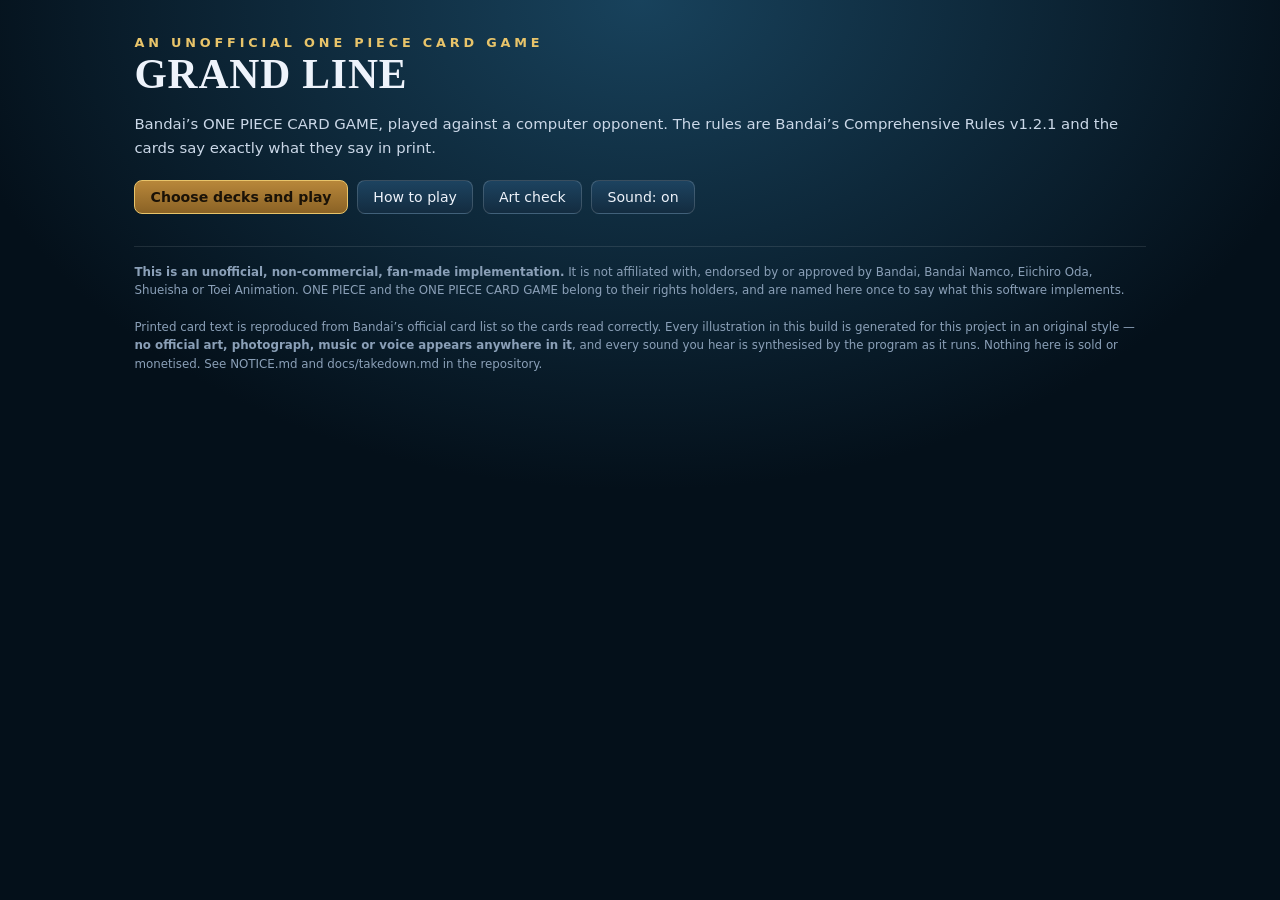
==== index.html @ 58fcf75e "feat: the interface — it is playable One renderer at three sizes per CARD-PRESENTATION-SPEC: art cov" ====
<!DOCTYPE html>
<html lang="en">
<head>
<meta charset="utf-8">
<meta name="viewport" content="width=device-width, initial-scale=1, viewport-fit=cover">
<title>GRAND LINE — an unofficial ONE PIECE CARD GAME</title>
<link rel="stylesheet" href="css/game.css">
</head>
<body>

<div id="app">
  <div id="topbar">
    <b>GRAND LINE</b>
    <span id="turnbadge" class="turnbadge"></span>
    <span class="spacer"></span>
    <button id="btn-log" title="Toggle the log (L)">Log</button>
    <button id="btn-sound" title="Sound">&#128266;</button>
    <button id="btn-trace" title="Download this game's trace for a bug report">Trace</button>
    <button id="btn-menu">Menu</button>
  </div>
  <div id="table"></div>
</div>

<div id="sidebar"><h3>Game log</h3><div id="log"></div></div>
<div id="preview"></div>
<div id="modal"></div>

<div class="screen" id="screen-menu"></div>
<div class="screen" id="screen-decks"></div>
<div class="screen" id="screen-help"></div>
<div class="screen" id="screen-art"></div>

<!-- THE SCRIPT LIST. tools/check-pages.mjs asserts this matches tests.html and
     tools/lib/load.mjs exactly. Order is a dependency declaration, not a preference. -->
<script src="js/rng.js"></script>
<script src="js/log.js"></script>
<script src="js/names.js"></script>
<script src="js/state.js"></script>
<script src="js/statics.js"></script>
<script src="js/ops.js"></script>
<script src="js/text.js"></script>
<script src="js/engine.js"></script>
<script src="js/actions.js"></script>
<script src="data/printed.js"></script>
<script src="data/abilities.js"></script>
<script src="data/defects.js"></script>
<script src="data/decks.js"></script>
<script src="js/cards.js"></script>
<script src="js/ai.js"></script>
<script src="art/manifest.js"></script>
<script src="js/art.js"></script>
<script src="js/render.js"></script>
<script src="js/board.js"></script>
<script src="js/bugreport.js"></script>
<script src="js/audio.js"></script>
<script src="js/ui.js"></script>
<script src="js/screens.js"></script>
<script src="js/main.js"></script>
</body>
</html>
---- css/game.css ----
/* css/game.css — CARD-PRESENTATION-SPEC.md. Art is the card; text floats on a scrim. */

:root {
  --card-board-w: 6.4rem;
  --card-hand-w: 7.6rem;
  --card-preview-w: 20rem;
  --tiny-w: 2.1rem;

  --ink: #eef3fb;
  --ink-dim: #9fb0c8;
  --sea: #071624;
  --sea-2: #0c2135;
  --deck: #12293d;
  --gold: #e8c46a;
  --rope: #6d5738;
  --danger: #e2574c;

  --role-actable: #7ad4a8;
  --role-target: #ffb347;
  --role-source: #79b8ff;
  --role-enemy: #ff7b72;
  color-scheme: dark;
}

* { box-sizing: border-box; }
html, body { height: 100%; }
body {
  margin: 0; background:
    radial-gradient(1200px 800px at 50% -10%, #17384f 0%, var(--sea) 60%) fixed;
  color: var(--ink);
  font-family: "Iowan Old Style", "Palatino Linotype", Palatino, Georgia, serif;
  overflow: hidden;
}

/* ============================== THE CARD ============================== */
.card {
  position: relative; display: flex; flex-direction: column; justify-content: flex-end;
  border-radius: 7px; overflow: hidden; user-select: none;
  box-shadow: 0 2px 6px rgba(0,0,0,.55), 0 0 0 1px rgba(255,255,255,.07) inset;
  transition: transform .13s ease, box-shadow .13s ease;
}
/* §6.3 of lessons-5: `em` cascades from font-size, NOT from width, so every size class must
   set its own base or every card renders at the body size. */
.card-tiny    { width: var(--tiny-w);        aspect-ratio: 5/7; font-size: 5px; }
.card-board   { width: var(--card-board-w);  aspect-ratio: 5/7; font-size: 11px; }
.card-hand    { width: var(--card-hand-w);   aspect-ratio: 5/7; font-size: 13px; }
.card-preview { width: var(--card-preview-w); min-height: 24rem; font-size: 16px; }

.card-art { position: absolute; inset: 0; z-index: 0; }
.card-art .art { width: 100%; height: 100%; display: block; object-fit: cover; object-position: 50% 25%; }
.card-art::after {
  content: ''; position: absolute; inset: 0; z-index: 1; pointer-events: none;
  background:
    linear-gradient(to top, rgba(4,9,16,.95) 0%, rgba(4,9,16,.88) 14%,
                    rgba(4,9,16,.55) 30%, rgba(4,9,16,0) 48%),
    linear-gradient(to bottom, rgba(4,9,16,.82) 0%, rgba(4,9,16,.45) 9%, rgba(4,9,16,0) 18%);
}
.card-preview .card-art::after {
  background:
    linear-gradient(to top, rgba(4,9,16,.96) 0%, rgba(4,9,16,.92) 34%,
                    rgba(4,9,16,.62) 50%, rgba(4,9,16,0) 66%),
    linear-gradient(to bottom, rgba(4,9,16,.8) 0%, rgba(4,9,16,.4) 7%, rgba(4,9,16,0) 15%);
}

.card-corners { position: absolute; top: .22em; left: .26em; right: .26em; z-index: 3;
  display: flex; gap: .2em; align-items: flex-start; }
.pip {
  min-width: 1.25em; text-align: center; font-size: .78em; font-weight: 700;
  border-radius: 4px; padding: .06em .28em; font-family: ui-sans-serif, system-ui, sans-serif;
  text-shadow: 0 1px 2px rgba(0,0,0,.95), 0 0 4px rgba(0,0,0,.9), 0 0 9px rgba(0,0,0,.75);
}
.pip.cost { color: #ffd9a0; background: rgba(60,30,8,.55); }
.pip.life { color: #ffb6ae; background: rgba(70,12,12,.6); }
.pip.attr { margin-left: auto; color: #cfe0ff; background: rgba(10,26,46,.5); }

.card-plate {
  position: relative; z-index: 2; margin-top: auto; padding: .3em .4em .34em;
  text-shadow: 0 1px 2px rgba(0,0,0,.95), 0 0 4px rgba(0,0,0,.9),
               0 0 10px rgba(0,0,0,.8), 0 0 18px rgba(0,0,0,.6);
}
.card-preview .card-plate { padding: .7em .8em .75em; }
.card-name { font-size: .95em; font-weight: 700; line-height: 1.12; letter-spacing: .01em;
  overflow-wrap: anywhere; }
.card-preview .card-name { font-size: 1.28em; }
.card-type { font-size: .62em; color: var(--ink-dim); margin-top: .1em;
  font-family: ui-sans-serif, system-ui, sans-serif; letter-spacing: .04em;
  text-transform: uppercase; display: flex; gap: .4em; }
.card-type .traits { color: #b8a27a; text-transform: none; letter-spacing: 0;
  overflow: hidden; text-overflow: ellipsis; white-space: nowrap; }
.card-kw { font-size: .62em; color: var(--gold); margin-top: .12em; font-weight: 700;
  font-family: ui-sans-serif, system-ui, sans-serif; }
.card-detail { font-size: .72em; margin: .45em 0 .3em; line-height: 1.32;
  font-family: ui-sans-serif, system-ui, sans-serif; }
.card-detail .ability { margin-bottom: .3em; }
.card-trigger { font-size: .7em; margin: .3em 0; padding: .3em .45em; line-height: 1.3;
  border-left: 3px solid var(--gold); background: rgba(0,0,0,.42); border-radius: 3px;
  font-family: ui-sans-serif, system-ui, sans-serif; }
.card-trigger .trigger-tag { color: var(--gold); font-weight: 700; margin-right: .35em; }
.card-help { font-size: .62em; color: var(--ink-dim); margin-top: .35em; line-height: 1.3;
  font-family: ui-sans-serif, system-ui, sans-serif; }
.card-help .kwhelp { margin-bottom: .2em; }
.card-foot { display: flex; justify-content: space-between; gap: .5em; font-size: .56em;
  color: #74839a; margin-top: .4em; font-family: ui-monospace, monospace; }
.card-foot .card-set { overflow: hidden; text-overflow: ellipsis; white-space: nowrap; }

.card-stats { display: flex; align-items: center; gap: .35em; margin-top: .18em;
  font-family: ui-sans-serif, system-ui, sans-serif; }
.stat { font-size: .82em; font-weight: 800; }
.stat.power { color: #fff0c8; }
.stat.power.buffed { color: #8bf0b4; }
.stat.power.debuffed { color: #ff9b91; }
.stat.counter { font-size: .62em; color: #9fd0ff; }
.card-colors { margin-left: auto; display: flex; gap: .12em; }
.color-chip { width: .5em; height: .5em; border-radius: 50%;
  box-shadow: 0 0 0 1px rgba(0,0,0,.6); }

.don-badge { position: absolute; bottom: .2em; right: .25em; z-index: 4;
  font-size: .56em; font-weight: 800; color: #17253a; background: var(--gold);
  border-radius: 3px; padding: .1em .3em; font-family: ui-sans-serif, system-ui, sans-serif; }
/* A rested card is rotated 90deg (CR 4-4-1-2). Rotation does not change the layout box, so
   without this the rotated card's corners punch into its neighbours and into the rails. The
   margin reserves the extra width the rotation needs; scale keeps the footprint honest. */
.card.is-rested { transform: rotate(90deg) scale(.82); }
.zone .card.is-rested { margin: 0 .5rem; }
.card.has-blocker { box-shadow: 0 2px 6px rgba(0,0,0,.55), 0 0 0 2px #5fa8d3 inset; }
.card-back { background: repeating-linear-gradient(45deg, #123 0 6px, #1a3450 6px 12px);
  display: grid; place-items: center; }
.card-back .back-mark { font-size: .7em; color: #6e88a8; }

/* ============================== BOARD ============================== */
#app { height: 100vh; display: flex; flex-direction: column; }
/* #table must itself be a flex column, or .board's flex:1 has nothing to grow inside and the
   whole board collapses to its content height with the hand floating mid-page. */
#table { flex: 1; display: flex; flex-direction: column; min-height: 0; }
.board { flex: 1; display: grid; grid-template-rows: 1fr auto 1fr; gap: .4rem;
  padding: .5rem .7rem; min-height: 0; }
.side { display: grid; grid-template-columns: 10rem 1fr 10rem; gap: .6rem;
  align-items: center; min-height: 0; }
.side.enemy { align-items: start; }
.side.mine { align-items: end; }
.zone { display: flex; gap: .45rem; align-items: center;
  min-height: calc(var(--card-board-w) * 1.4); padding: .3rem; }
.zone.chars { flex-wrap: wrap; justify-content: center; align-content: center;
  min-height: calc(var(--card-board-w) * 1.5); }
.zone.leader { justify-content: center; }
.rail { display: flex; flex-direction: column; gap: .25rem; font-size: .76rem;
  font-family: ui-sans-serif, system-ui, sans-serif; color: var(--ink-dim); }
.rail b { color: var(--ink); font-size: 1.05rem; }
.rail .life-pips { display: flex; gap: .15rem; flex-wrap: wrap; }
.life-pip { width: .8rem; height: 1.05rem; border-radius: 2px; background: #b4453c;
  box-shadow: 0 0 0 1px rgba(0,0,0,.5) inset; }
.don-row { display: flex; gap: .12rem; flex-wrap: wrap; }
.don-chip { width: .62rem; height: .86rem; border-radius: 2px; background: var(--gold); }
.don-chip.rested { background: #6a5a34; }

.midline { display: flex; align-items: center; justify-content: center; gap: 1rem;
  font-family: ui-sans-serif, system-ui, sans-serif; }
#prompt { font-size: .95rem; color: var(--gold); text-align: center; min-height: 1.3rem;
  padding: .25rem .8rem; background: rgba(0,0,0,.3); border-radius: 999px; }

#hand { display: flex; justify-content: center; gap: .3rem; padding: .3rem 0 .1rem;
  min-height: calc(var(--card-hand-w) * 1.4); align-items: flex-end; flex-wrap: nowrap; }
#hand .card { transition: transform .14s ease; cursor: pointer; }
#hand .card:hover { transform: translateY(-14px); z-index: 5; }

.actable { outline: 2px solid var(--role-actable); outline-offset: 2px; cursor: pointer; }
.targetable { outline: 2px solid var(--role-target); outline-offset: 2px; cursor: crosshair; }
.is-source { outline: 2px solid var(--role-source); outline-offset: 2px; }

/* ============================== PANELS ============================== */
#sidebar { position: fixed; right: 0; top: 0; bottom: 0; width: 20rem; z-index: 20;
  background: rgba(4,12,20,.93); border-left: 1px solid rgba(255,255,255,.08);
  display: flex; flex-direction: column; transform: translateX(100%);
  transition: transform .2s ease; }
#sidebar.open { transform: none; }
#sidebar h3 { margin: .7rem .8rem .3rem; font-size: .8rem; letter-spacing: .12em;
  text-transform: uppercase; color: var(--ink-dim);
  font-family: ui-sans-serif, system-ui, sans-serif; }
#log { flex: 1; overflow-y: auto; padding: .2rem .8rem .8rem; font-size: .78rem;
  font-family: ui-sans-serif, system-ui, sans-serif; line-height: 1.45; }
#log .entry { padding: .12rem 0; border-bottom: 1px solid rgba(255,255,255,.05); }
#log .entry.you { color: #cfe6ff; }
#log .entry.them { color: #ffd9c9; }
#log .entry .via { color: #7b8ca3; font-size: .9em; }
#log .entry.big { color: var(--gold); font-weight: 700; }

#preview { position: fixed; z-index: 60; display: none; pointer-events: none; }
#preview.open { display: block; }

#modal { position: fixed; inset: 0; z-index: 50; display: none;
  background: rgba(2,7,12,.82); place-items: center; }
#modal.open { display: grid; }
.modal-box { background: linear-gradient(180deg, #0f2436, #091723);
  border: 1px solid rgba(255,255,255,.12); border-radius: 12px; padding: 1.1rem 1.3rem;
  max-width: min(58rem, 92vw); max-height: 88vh; overflow: auto;
  box-shadow: 0 18px 60px rgba(0,0,0,.6); }
.modal-title { font-size: 1.2rem; color: var(--gold); margin-bottom: .2rem; }
.modal-sub { font-size: .85rem; color: var(--ink-dim); margin-bottom: .9rem;
  font-family: ui-sans-serif, system-ui, sans-serif; line-height: 1.45; }
.modal-sub .maths { color: #fff0c8; font-weight: 700; }
.modal-opts { display: flex; gap: .5rem; flex-wrap: wrap; align-items: flex-end; }
.opt-card { cursor: pointer; text-align: center; }
.opt-card .cap { font-size: .7rem; color: var(--ink-dim); margin-top: .2rem;
  font-family: ui-sans-serif, system-ui, sans-serif; }
button, .btn {
  font: inherit; font-family: ui-sans-serif, system-ui, sans-serif; font-size: .88rem;
  color: var(--ink); background: linear-gradient(180deg, #1d4360, #132c40);
  border: 1px solid rgba(255,255,255,.16); border-radius: 8px; padding: .5rem .95rem;
  cursor: pointer;
}
button:hover, .btn:hover { border-color: var(--gold); }
button.primary { background: linear-gradient(180deg, #b8873a, #8a6225); color: #1a1207;
  font-weight: 700; border-color: #e8c46a; }
button:disabled { opacity: .45; cursor: not-allowed; }

#topbar { display: flex; align-items: center; gap: .6rem; padding: .35rem .7rem;
  font-family: ui-sans-serif, system-ui, sans-serif; font-size: .82rem;
  border-bottom: 1px solid rgba(255,255,255,.07); background: rgba(0,0,0,.25); }
#topbar .spacer { flex: 1; }
#topbar .turnbadge { color: var(--gold); font-weight: 700; }

/* ============================== SCREENS ============================== */
.screen { position: fixed; inset: 0; z-index: 30; overflow: auto;
  background: radial-gradient(1000px 700px at 50% 0%, #18425c 0%, #04101a 70%);
  display: none; }
.screen.open { display: block; }
.screen-inner { max-width: 66rem; margin: 0 auto; padding: 2.2rem 1.4rem 4rem; }
.screen h1 { font-size: 2.6rem; margin: 0 0 .2rem; letter-spacing: .02em; }
.screen h1 .sub { display: block; font-size: .8rem; letter-spacing: .3em;
  color: var(--gold); text-transform: uppercase;
  font-family: ui-sans-serif, system-ui, sans-serif; }
.screen p, .screen li { line-height: 1.6;
  font-family: ui-sans-serif, system-ui, sans-serif; font-size: .93rem; color: #cbd8e8; }
.deckgrid { display: grid; grid-template-columns: repeat(auto-fill, minmax(15rem, 1fr));
  gap: .8rem; margin-top: 1rem; }
.deckcard { background: rgba(255,255,255,.045); border: 1px solid rgba(255,255,255,.1);
  border-radius: 10px; padding: .8rem .9rem; cursor: pointer; }
.deckcard:hover, .deckcard.sel { border-color: var(--gold); background: rgba(232,196,106,.09); }
.deckcard .dname { font-size: 1.05rem; font-weight: 700; }
.deckcard .dmeta { font-size: .74rem; color: var(--ink-dim); margin: .18rem 0 .4rem;
  font-family: ui-sans-serif, system-ui, sans-serif; }
.deckcard .dblurb { font-size: .78rem; color: #b6c5d8; line-height: 1.45;
  font-family: ui-sans-serif, system-ui, sans-serif; }
.tierbadge { display: inline-block; font-size: .68rem; font-weight: 800; border-radius: 4px;
  padding: .06rem .34rem; margin-right: .35rem; background: #2a4258; color: #cfe0ff; }
.tierbadge.S { background: #b8873a; color: #1a1207; }
.tierbadge.A { background: #4b7f5c; color: #eaffef; }
.provenance { font-size: .7rem; color: #8ba0b8; margin-top: .4rem;
  font-family: ui-sans-serif, system-ui, sans-serif; }
.notice { font-size: .74rem; color: #8ba0b8; line-height: 1.55; margin-top: 2rem;
  border-top: 1px solid rgba(255,255,255,.1); padding-top: 1rem;
  font-family: ui-sans-serif, system-ui, sans-serif; }
.row { display: flex; gap: .6rem; flex-wrap: wrap; align-items: center; margin-top: 1.2rem; }

@media (max-width: 900px) {
  :root { --card-board-w: 4.9rem; --card-hand-w: 6rem; --card-preview-w: 17rem; }
  .side { grid-template-columns: 6.5rem 1fr 6.5rem; }
  #sidebar { width: 100%; }
}
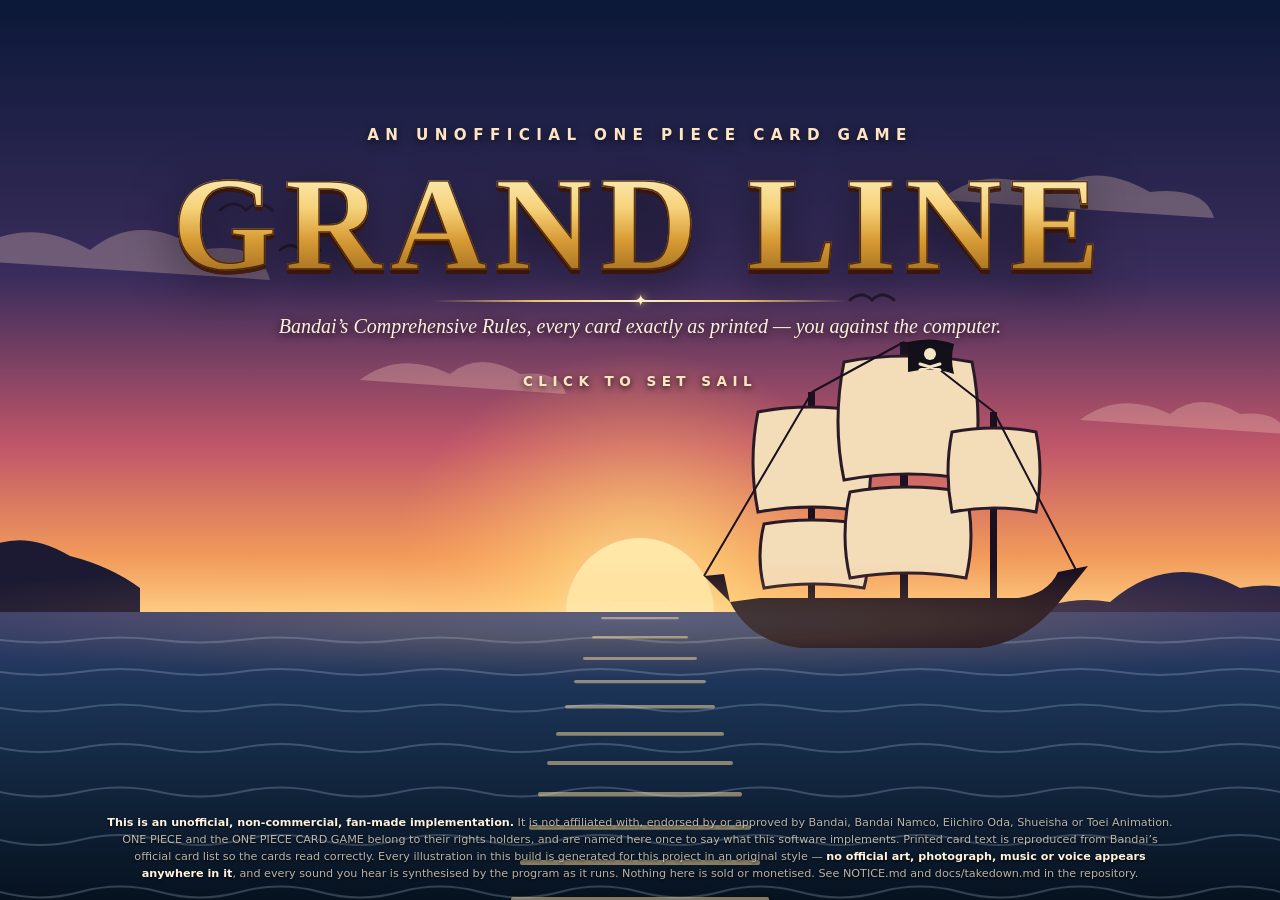
==== commit 09a53a2b: "Interface re-themed as a pirate's table, after the sister project's layout (PLAN D9) Owner: "I love " ====
--- a/index.html
+++ b/index.html
@@ -4,24 +4,57 @@
 <meta charset="utf-8">
 <meta name="viewport" content="width=device-width, initial-scale=1, viewport-fit=cover">
 <title>GRAND LINE — an unofficial ONE PIECE CARD GAME</title>
+<link rel="icon" href="art/ui/cardback.svg">
 <link rel="stylesheet" href="css/game.css">
 </head>
 <body>
 
+<!-- The table is the whole window: the opponent's hand peeking from the top edge, the mat
+     (js/boardart.js draws it and places every zone from one geometry table), and the dock
+     with your hand. Everything else is a screen, the log drawer, or a centred panel. -->
 <div id="app">
-  <div id="topbar">
-    <b>GRAND LINE</b>
-    <span id="turnbadge" class="turnbadge"></span>
-    <span class="spacer"></span>
-    <button id="btn-log" title="Toggle the log (L)">Log</button>
-    <button id="btn-sound" title="Sound">&#128266;</button>
-    <button id="btn-trace" title="Download this game's trace for a bug report">Trace</button>
-    <button id="btn-menu">Menu</button>
+  <div id="table">
+    <div id="enemy-hand-bar"><div id="enemy-hand"></div></div>
+    <div id="mat">
+      <div id="enemy-life" class="mat-zone enemy life-zone"></div>
+      <div id="enemy-leader" class="mat-zone enemy leader-zone"></div>
+      <div id="enemy-chars" class="mat-zone enemy chars-zone"></div>
+      <div id="enemy-stage" class="mat-zone enemy stage-zone"></div>
+      <div id="enemy-deck" class="mat-zone enemy pile-zone"></div>
+      <div id="enemy-trash" class="mat-zone enemy pile-zone"></div>
+      <div id="enemy-dondeck" class="mat-zone enemy pile-zone dondeck-zone"></div>
+      <div id="enemy-cost" class="mat-zone enemy cost-zone"></div>
+      <div id="my-life" class="mat-zone mine life-zone"></div>
+      <div id="my-leader" class="mat-zone mine leader-zone"></div>
+      <div id="my-chars" class="mat-zone mine chars-zone"></div>
+      <div id="my-stage" class="mat-zone mine stage-zone"></div>
+      <div id="my-deck" class="mat-zone mine pile-zone"></div>
+      <div id="my-trash" class="mat-zone mine pile-zone"></div>
+      <div id="my-dondeck" class="mat-zone mine pile-zone dondeck-zone"></div>
+      <div id="my-cost" class="mat-zone mine cost-zone"></div>
+    </div>
+    <div id="dock">
+      <div id="dock-left"><div id="turnbadge" class="turnbadge"></div><div id="feed"></div></div>
+      <div id="hand-wrap"><div id="hand"></div></div>
+      <div id="dock-right"><div id="prompt"></div><div id="actions"></div></div>
+    </div>
   </div>
-  <div id="table"></div>
+  <button id="btn-log" type="button" title="Log and settings (L)">Log</button>
 </div>
 
-<div id="sidebar"><h3>Game log</h3><div id="log"></div></div>
+<div id="sidebar">
+  <div class="sidebar-head"><h3>Ship&rsquo;s log</h3><button id="btn-log-close" type="button" title="Close the log (L or Esc)">&#10005; Close</button></div>
+  <div class="sidebar-controls">
+    <button id="btn-sound" type="button" title="Sound"></button>
+    <button id="btn-trace" type="button" title="Download this game's trace for a bug report">Save bug report</button>
+    <button id="btn-menu" type="button" title="Leave this game and choose new decks">New game</button>
+  </div>
+  <div class="sidebar-note">Newest at the bottom.</div>
+  <div id="log"></div>
+</div>
+<div id="fx-layer" aria-hidden="true"></div>
+<div id="spotlight" aria-hidden="true"></div>
+<div id="turn-banner" aria-live="polite"></div>
 <div id="preview"></div>
 <div id="modal"></div>
 
@@ -50,8 +83,11 @@
 <script src="art/manifest.js"></script>
 <script src="js/art.js"></script>
 <script src="js/render.js"></script>
+<script src="js/boardart.js"></script>
 <script src="js/board.js"></script>
+<script src="js/fx.js"></script>
 <script src="js/bugreport.js"></script>
+<script src="audio/manifest.js"></script>
 <script src="js/audio.js"></script>
 <script src="js/ui.js"></script>
 <script src="js/screens.js"></script>
--- a/css/game.css
+++ b/css/game.css
@@ -1,49 +1,74 @@
-/* css/game.css — CARD-PRESENTATION-SPEC.md. Art is the card; text floats on a scrim. */
+/* css/game.css — CARD-PRESENTATION-SPEC.md for the cards (art is the card; text floats on a
+   scrim), and a pirate's table around them: a ship's-deck mat drawn by js/boardart.js,
+   parchment panels, brass buttons, and a sunset sea behind every screen. */
 
 :root {
-  --card-board-w: 6.4rem;
-  --card-hand-w: 7.6rem;
+  --card-board-w: 8rem;
+  --card-hand-w: 8.6rem;
   --card-preview-w: 20rem;
   --tiny-w: 2.1rem;
 
-  --ink: #eef3fb;
-  --ink-dim: #9fb0c8;
-  --sea: #071624;
+  --ink: #f6efe0;
+  --ink-dim: #c9b99a;
+  --sea: #06121f;
   --sea-2: #0c2135;
-  --deck: #12293d;
   --gold: #e8c46a;
+  --brass: #a87a2c;
   --rope: #6d5738;
+  --crimson: #b8322a;
+  --steel: #9fc3e6;
   --danger: #e2574c;
+
+  --parch: #f3e6c4;
+  --parch-hi: #fbf3dc;
+  --parch-lo: #d9c18a;
+  --parch-ink: #3b2412;
+  --parch-dim: #6b4c2c;
+  --parch-red: #8a2a17;
+
+  --serif: "Iowan Old Style", "Palatino Linotype", Palatino, "Book Antiqua", Georgia, serif;
+  --sans: ui-sans-serif, system-ui, "Segoe UI", sans-serif;
 
   --role-actable: #7ad4a8;
   --role-target: #ffb347;
   --role-source: #79b8ff;
   --role-enemy: #ff7b72;
+
+  /* The table: your hand's card width decides the dock, the dock decides the mat. */
+  --hand-w: clamp(4.6rem, 13vh, 8rem);
+  --dock-h: calc(var(--hand-w) * 1.4 + 1.4rem);
+  --ehand-h: 1.9rem;
   color-scheme: dark;
 }
 
 * { box-sizing: border-box; }
 html, body { height: 100%; }
 body {
-  margin: 0; background:
-    radial-gradient(1200px 800px at 50% -10%, #17384f 0%, var(--sea) 60%) fixed;
+  margin: 0;
+  background: radial-gradient(1400px 900px at 50% 30%, #123049 0%, #081a2b 55%, #040c15 100%) fixed;
   color: var(--ink);
-  font-family: "Iowan Old Style", "Palatino Linotype", Palatino, Georgia, serif;
+  font-family: var(--serif);
   overflow: hidden;
 }
 
 /* ============================== THE CARD ============================== */
 .card {
   position: relative; display: flex; flex-direction: column; justify-content: flex-end;
-  border-radius: 7px; overflow: hidden; user-select: none;
-  box-shadow: 0 2px 6px rgba(0,0,0,.55), 0 0 0 1px rgba(255,255,255,.07) inset;
+  border-radius: 7px; overflow: hidden; user-select: none; color: var(--ink); text-align: left;
+  box-shadow: 0 2px 7px rgba(0,0,0,.6), 0 0 0 1px rgba(0,0,0,.75),
+              inset 0 0 0 1.5px rgba(232,196,106,.5);
   transition: transform .13s ease, box-shadow .13s ease;
 }
+.card.cat-leader { box-shadow: 0 2px 9px rgba(0,0,0,.65), 0 0 0 1px rgba(0,0,0,.8),
+                               inset 0 0 0 2px rgba(255,214,120,.85); }
+/* The gold edge sits above the art, so the art can never paint over it. */
+.card::after { content: ''; position: absolute; inset: 0; z-index: 5; pointer-events: none;
+  border-radius: inherit; box-shadow: inset 0 0 0 1.5px rgba(232,196,106,.45); }
 /* §6.3 of lessons-5: `em` cascades from font-size, NOT from width, so every size class must
    set its own base or every card renders at the body size. */
 .card-tiny    { width: var(--tiny-w);        aspect-ratio: 5/7; font-size: 5px; }
-.card-board   { width: var(--card-board-w);  aspect-ratio: 5/7; font-size: 11px; }
-.card-hand    { width: var(--card-hand-w);   aspect-ratio: 5/7; font-size: 13px; }
+.card-board   { width: var(--card-board-w);  aspect-ratio: 5/7; font-size: 12px; }
+.card-hand    { width: var(--card-hand-w);   aspect-ratio: 5/7; font-size: 14px; }
 .card-preview { width: var(--card-preview-w); min-height: 24rem; font-size: 16px; }
 
 .card-art { position: absolute; inset: 0; z-index: 0; }
@@ -62,16 +87,23 @@
     linear-gradient(to bottom, rgba(4,9,16,.8) 0%, rgba(4,9,16,.4) 7%, rgba(4,9,16,0) 15%);
 }
 
-.card-corners { position: absolute; top: .22em; left: .26em; right: .26em; z-index: 3;
+.card-corners { position: absolute; top: .26em; left: .26em; right: .26em; z-index: 3;
   display: flex; gap: .2em; align-items: flex-start; }
+/* Corner pips: a gold coin for Cost, a red seal for Life, a dark badge for the attribute. */
 .pip {
-  min-width: 1.25em; text-align: center; font-size: .78em; font-weight: 700;
-  border-radius: 4px; padding: .06em .28em; font-family: ui-sans-serif, system-ui, sans-serif;
-  text-shadow: 0 1px 2px rgba(0,0,0,.95), 0 0 4px rgba(0,0,0,.9), 0 0 9px rgba(0,0,0,.75);
-}
-.pip.cost { color: #ffd9a0; background: rgba(60,30,8,.55); }
-.pip.life { color: #ffb6ae; background: rgba(70,12,12,.6); }
-.pip.attr { margin-left: auto; color: #cfe0ff; background: rgba(10,26,46,.5); }
+  min-width: 1.55em; height: 1.55em; display: grid; place-items: center; text-align: center;
+  font-size: .8em; font-weight: 900; border-radius: 50%; padding: 0 .2em;
+  font-family: var(--sans); line-height: 1;
+}
+.pip.cost { color: #2a1806;
+  background: radial-gradient(circle at 35% 30%, #fff3c8 0%, #f0cc6e 38%, #b8842e 80%, #8a5e1c 100%);
+  box-shadow: 0 1px 3px rgba(0,0,0,.8), inset 0 0 0 .08em rgba(90,55,15,.8); }
+.pip.life { color: #fff0ea;
+  background: radial-gradient(circle at 35% 30%, #ff8a7a 0%, #d0362f 45%, #7a1612 100%);
+  box-shadow: 0 1px 3px rgba(0,0,0,.8), inset 0 0 0 .08em rgba(255,220,200,.5); }
+.pip.attr { margin-left: auto; color: #e3eeff; font-size: .74em;
+  background: radial-gradient(circle at 35% 30%, #3d6a96 0%, #16304d 70%);
+  box-shadow: 0 1px 3px rgba(0,0,0,.8), inset 0 0 0 .08em rgba(232,196,106,.6); }
 
 .card-plate {
   position: relative; z-index: 2; margin-top: auto; padding: .3em .4em .34em;
@@ -83,177 +115,519 @@
   overflow-wrap: anywhere; }
 .card-preview .card-name { font-size: 1.28em; }
 .card-type { font-size: .62em; color: var(--ink-dim); margin-top: .1em;
-  font-family: ui-sans-serif, system-ui, sans-serif; letter-spacing: .04em;
+  font-family: var(--sans); letter-spacing: .04em;
   text-transform: uppercase; display: flex; gap: .4em; }
-.card-type .traits { color: #b8a27a; text-transform: none; letter-spacing: 0;
+.card-type .traits { color: #c9ad7a; text-transform: none; letter-spacing: 0;
   overflow: hidden; text-overflow: ellipsis; white-space: nowrap; }
 .card-kw { font-size: .62em; color: var(--gold); margin-top: .12em; font-weight: 700;
-  font-family: ui-sans-serif, system-ui, sans-serif; }
-.card-detail { font-size: .72em; margin: .45em 0 .3em; line-height: 1.32;
-  font-family: ui-sans-serif, system-ui, sans-serif; }
+  font-family: var(--sans); }
+.card-detail { font-size: .72em; margin: .45em 0 .3em; line-height: 1.32; font-family: var(--sans); }
 .card-detail .ability { margin-bottom: .3em; }
 .card-trigger { font-size: .7em; margin: .3em 0; padding: .3em .45em; line-height: 1.3;
   border-left: 3px solid var(--gold); background: rgba(0,0,0,.42); border-radius: 3px;
-  font-family: ui-sans-serif, system-ui, sans-serif; }
+  font-family: var(--sans); }
 .card-trigger .trigger-tag { color: var(--gold); font-weight: 700; margin-right: .35em; }
 .card-help { font-size: .62em; color: var(--ink-dim); margin-top: .35em; line-height: 1.3;
-  font-family: ui-sans-serif, system-ui, sans-serif; }
+  font-family: var(--sans); }
 .card-help .kwhelp { margin-bottom: .2em; }
 .card-foot { display: flex; justify-content: space-between; gap: .5em; font-size: .56em;
-  color: #74839a; margin-top: .4em; font-family: ui-monospace, monospace; }
+  color: #8a8270; margin-top: .4em; font-family: ui-monospace, monospace; }
 .card-foot .card-set { overflow: hidden; text-overflow: ellipsis; white-space: nowrap; }
 
-.card-stats { display: flex; align-items: center; gap: .35em; margin-top: .18em;
-  font-family: ui-sans-serif, system-ui, sans-serif; }
-.stat { font-size: .82em; font-weight: 800; }
+.card-stats { display: flex; align-items: center; gap: .35em; margin-top: .18em; font-family: var(--sans); }
+.stat { font-size: .86em; font-weight: 900; }
 .stat.power { color: #fff0c8; }
 .stat.power.buffed { color: #8bf0b4; }
 .stat.power.debuffed { color: #ff9b91; }
-.stat.counter { font-size: .62em; color: #9fd0ff; }
+.stat.counter { font-size: .62em; color: #9fd0ff; font-weight: 800; }
 .card-colors { margin-left: auto; display: flex; gap: .12em; }
-.color-chip { width: .5em; height: .5em; border-radius: 50%;
-  box-shadow: 0 0 0 1px rgba(0,0,0,.6); }
-
-.don-badge { position: absolute; bottom: .2em; right: .25em; z-index: 4;
-  font-size: .56em; font-weight: 800; color: #17253a; background: var(--gold);
-  border-radius: 3px; padding: .1em .3em; font-family: ui-sans-serif, system-ui, sans-serif; }
+.color-chip { width: .55em; height: .55em; border-radius: 50%;
+  box-shadow: 0 0 0 1px rgba(0,0,0,.6), 0 0 0 .1em rgba(255,240,200,.35); }
+
+.don-badge { position: absolute; bottom: .25em; right: .25em; z-index: 6;
+  font-size: .58em; font-weight: 900; color: #2a1806; font-family: var(--sans);
+  background: linear-gradient(180deg, #fff0bf, #e8c46a 55%, #b8842e);
+  border: 1px solid #6b4a14; border-radius: 4px; padding: .12em .34em;
+  box-shadow: 0 1px 4px rgba(0,0,0,.7); }
 /* A rested card is rotated 90deg (CR 4-4-1-2). Rotation does not change the layout box, so
-   without this the rotated card's corners punch into its neighbours and into the rails. The
-   margin reserves the extra width the rotation needs; scale keeps the footprint honest. */
+   without this the rotated card's corners punch into its neighbours. The margin reserves the
+   extra width the rotation needs; scale keeps the footprint honest. */
 .card.is-rested { transform: rotate(90deg) scale(.82); }
-.zone .card.is-rested { margin: 0 .5rem; }
-.card.has-blocker { box-shadow: 0 2px 6px rgba(0,0,0,.55), 0 0 0 2px #5fa8d3 inset; }
-.card-back { background: repeating-linear-gradient(45deg, #123 0 6px, #1a3450 6px 12px);
-  display: grid; place-items: center; }
-.card-back .back-mark { font-size: .7em; color: #6e88a8; }
-
-/* ============================== BOARD ============================== */
-#app { height: 100vh; display: flex; flex-direction: column; }
-/* #table must itself be a flex column, or .board's flex:1 has nothing to grow inside and the
-   whole board collapses to its content height with the hand floating mid-page. */
-#table { flex: 1; display: flex; flex-direction: column; min-height: 0; }
-.board { flex: 1; display: grid; grid-template-rows: 1fr auto 1fr; gap: .4rem;
-  padding: .5rem .7rem; min-height: 0; }
-.side { display: grid; grid-template-columns: 10rem 1fr 10rem; gap: .6rem;
-  align-items: center; min-height: 0; }
-.side.enemy { align-items: start; }
-.side.mine { align-items: end; }
-.zone { display: flex; gap: .45rem; align-items: center;
-  min-height: calc(var(--card-board-w) * 1.4); padding: .3rem; }
-.zone.chars { flex-wrap: wrap; justify-content: center; align-content: center;
-  min-height: calc(var(--card-board-w) * 1.5); }
-.zone.leader { justify-content: center; }
-.rail { display: flex; flex-direction: column; gap: .25rem; font-size: .76rem;
-  font-family: ui-sans-serif, system-ui, sans-serif; color: var(--ink-dim); }
-.rail b { color: var(--ink); font-size: 1.05rem; }
-.rail .life-pips { display: flex; gap: .15rem; flex-wrap: wrap; }
-.life-pip { width: .8rem; height: 1.05rem; border-radius: 2px; background: #b4453c;
-  box-shadow: 0 0 0 1px rgba(0,0,0,.5) inset; }
-.don-row { display: flex; gap: .12rem; flex-wrap: wrap; }
-.don-chip { width: .62rem; height: .86rem; border-radius: 2px; background: var(--gold); }
-.don-chip.rested { background: #6a5a34; }
-
-.midline { display: flex; align-items: center; justify-content: center; gap: 1rem;
-  font-family: ui-sans-serif, system-ui, sans-serif; }
-#prompt { font-size: .95rem; color: var(--gold); text-align: center; min-height: 1.3rem;
-  padding: .25rem .8rem; background: rgba(0,0,0,.3); border-radius: 999px; }
-
-#hand { display: flex; justify-content: center; gap: .3rem; padding: .3rem 0 .1rem;
-  min-height: calc(var(--card-hand-w) * 1.4); align-items: flex-end; flex-wrap: nowrap; }
-#hand .card { transition: transform .14s ease; cursor: pointer; }
-#hand .card:hover { transform: translateY(-14px); z-index: 5; }
-
-.actable { outline: 2px solid var(--role-actable); outline-offset: 2px; cursor: pointer; }
-.targetable { outline: 2px solid var(--role-target); outline-offset: 2px; cursor: crosshair; }
-.is-source { outline: 2px solid var(--role-source); outline-offset: 2px; }
+.card.has-blocker { box-shadow: 0 2px 7px rgba(0,0,0,.6), 0 0 0 1px rgba(0,0,0,.75),
+                                inset 0 0 0 2px #5fa8d3; }
+.card-back { background: #0a1626 url("../art/ui/cardback.svg") center / 100% 100% no-repeat; aspect-ratio: 5/7; }
+.card-back::after { box-shadow: none; }
+.card-back .back-mark { display: none; }
+
+/* A DON!! card: the slot lays out, the face keeps its size (js/render.js don()). */
+.don-card { position: relative; flex: 0 1 var(--don-w); min-width: calc(var(--don-w) * .22);
+  width: var(--don-w); height: calc(var(--don-w) * 1.4); }
+.don-face { position: absolute; left: 0; top: 0; width: var(--don-w); height: calc(var(--don-w) * 1.4);
+  border-radius: calc(var(--don-w) * .07); display: grid; place-items: center; overflow: hidden;
+  background:
+    radial-gradient(circle at 50% 42%, rgba(255,250,225,.9) 0%, rgba(255,250,225,0) 45%),
+    repeating-conic-gradient(from 0deg at 50% 42%, rgba(255,255,255,.14) 0 6deg, rgba(255,255,255,0) 6deg 18deg),
+    linear-gradient(160deg, #fff0bf 0%, #e8c46a 35%, #c48f2e 70%, #8a5e1c 100%);
+  box-shadow: 0 2px 5px rgba(0,0,0,.6), inset 0 0 0 calc(var(--don-w) * .035) #6b4a14,
+              inset 0 0 0 calc(var(--don-w) * .06) rgba(255,240,200,.6);
+  transition: transform .18s ease; }
+.don-word { font-family: var(--sans); font-weight: 900; font-style: italic; color: #3a1d06;
+  font-size: calc(var(--don-w) * .3); letter-spacing: -.02em; transform: rotate(-14deg);
+  text-shadow: 0 1px 0 rgba(255,250,225,.8), 0 0 .3em rgba(255,240,190,.9); }
+.don-card.is-rested { flex-basis: calc(var(--don-w) * 1.4); width: calc(var(--don-w) * 1.4); }
+.don-card.is-rested .don-face { transform: translateX(calc(var(--don-w) * .2)) rotate(90deg); filter: brightness(.72) saturate(.8); }
+.don-card.is-back .don-face { background:
+    radial-gradient(circle at 50% 50%, #2a4f78 0%, #0e2440 70%);
+  box-shadow: 0 2px 5px rgba(0,0,0,.6), inset 0 0 0 calc(var(--don-w) * .035) #c9a46a; }
+.don-card.is-back .don-word { color: transparent; -webkit-text-stroke: 1px rgba(232,196,106,.85); text-shadow: none; }
+
+/* ============================== THE TABLE ============================== */
+#app { height: 100vh; height: 100dvh; }
+#table { height: 100%; display: flex; flex-direction: column; align-items: center; }
+
+/* The opponent's hand: the near edge of each card back, peeking in from the top. */
+#enemy-hand-bar { height: var(--ehand-h); width: 100%; flex: none; display: flex;
+  justify-content: center; overflow: hidden; }
+#enemy-hand { display: flex; gap: .3rem; align-items: flex-end; position: relative; }
+#enemy-hand .card-back { width: 3.6rem; flex: none; transform: rotate(180deg); }
+.enemy-hand-count { position: absolute; left: 100%; top: 50%; transform: translateY(-50%);
+  margin-left: .6rem; white-space: nowrap; font: 600 .74rem var(--sans); color: var(--ink-dim); }
+
+/* The mat keeps its painted aspect and fits whichever of width and height runs out first. */
+#mat { position: relative; flex: none; aspect-ratio: 2048 / 1180;
+  width: min(calc(100vw - 1.2rem), calc((100dvh - var(--dock-h) - var(--ehand-h) - .4rem) * 2048 / 1180));
+  container-type: inline-size; --u: calc(100cqw / 2048);
+  filter: drop-shadow(0 16px 40px rgba(0,0,0,.6)); }
+#board-svg { position: absolute; inset: 0; width: 100%; height: 100%; display: block; }
+
+.mat-zone { position: absolute; display: flex; align-items: center; justify-content: center;
+  --cw: calc(184 * var(--u)); --don-w: calc(118 * var(--u)); }
+#mat .card-board { width: var(--cw); font-size: calc(var(--cw) * .094); flex: none; }
+.stage-zone { --cw: calc(166 * var(--u)); }
+.pile-zone { --cw: calc(132 * var(--u)); --don-w: calc(132 * var(--u)); padding-top: calc(34 * var(--u)); }
+.dondeck-zone { --cw: calc(116 * var(--u)); --don-w: calc(116 * var(--u)); }
+.pile-zone.enemy { padding: 0 0 calc(34 * var(--u)); }
+.chars-zone { gap: calc(16 * var(--u)); }
+.chars-zone .card.is-rested { margin: 0 calc(30 * var(--u)); }
+
+.zone-count { position: absolute; left: 50%; bottom: calc(6 * var(--u)); transform: translateX(-50%);
+  z-index: 7; min-width: calc(56 * var(--u)); padding: calc(3 * var(--u)) calc(12 * var(--u));
+  font: 900 calc(26 * var(--u)) var(--sans); text-align: center; color: #2a1806;
+  background: linear-gradient(180deg, #fff0bf, #e8c46a 60%, #b8842e);
+  border: 1px solid #6b4a14; border-radius: 999px; box-shadow: 0 2px 6px rgba(0,0,0,.7); }
+.enemy .zone-count { bottom: auto; top: calc(6 * var(--u)); color: #0c1a2a; background: linear-gradient(180deg, #eef6ff, #9fc3e6 60%, #5f86ad);
+  border-color: #23405e; }
+.zone-pill { position: absolute; right: calc(16 * var(--u)); bottom: calc(10 * var(--u));
+  font: 700 calc(20 * var(--u)) var(--sans); color: var(--ink-dim);
+  background: rgba(0,0,0,.5); padding: calc(3 * var(--u)) calc(12 * var(--u)); border-radius: 999px; }
+.enemy .zone-pill { right: auto; bottom: auto; left: calc(16 * var(--u)); top: calc(10 * var(--u)); }
+
+.pile { position: relative; width: var(--cw); aspect-ratio: 5/7; }
+.pile > .card-back, .pile > .don-card { position: absolute; left: 0; top: 0; width: var(--cw);
+  translate: calc(var(--d) * -4 * var(--u)) calc(var(--d) * -4 * var(--u)); }
+.pile > .don-card { height: auto; }
+.pile-empty { width: var(--cw); aspect-ratio: 5/7; border-radius: 7px; flex: none;
+  border: calc(3 * var(--u)) dashed rgba(255,236,200,.18); }
+.trash-view { cursor: pointer; }
+.trash-view:hover .pile-top, .trash-view:hover .pile-empty { outline: 2px solid var(--gold); outline-offset: 2px; }
+.trash-view .pile-top { filter: saturate(.75) brightness(.9); }
+
+/* CR 3-10 — Life: the stack nearest the centre line, the count at the outer end. */
+.life-zone { flex-direction: column; justify-content: space-between;
+  padding: calc(30 * var(--u)) 0 calc(14 * var(--u)); }
+.life-zone.enemy { flex-direction: column-reverse; padding: calc(14 * var(--u)) 0 calc(30 * var(--u)); }
+.life-stack { display: flex; flex-direction: column; align-items: center; padding-top: calc(16 * var(--u)); }
+.enemy .life-stack { flex-direction: column-reverse; padding: 0 0 calc(16 * var(--u)); }
+.life-card { width: calc(90 * var(--u)); aspect-ratio: 5/7; flex: none; rotate: 90deg;
+  margin-bottom: calc(-126 * var(--u) + min(68 * var(--u), 400 * var(--u) / var(--n))); }
+.enemy .life-card { margin-bottom: 0; margin-top: calc(-126 * var(--u) + min(68 * var(--u), 400 * var(--u) / var(--n))); }
+.life-count { position: static; transform: none; font-size: calc(46 * var(--u));
+  min-width: calc(84 * var(--u)); color: #fff0ea;
+  background: radial-gradient(circle at 35% 30%, #ff8a7a 0%, #d0362f 45%, #7a1612 100%);
+  border-color: #3a0a08; }
+.enemy .life-count { color: #fff0ea; background: radial-gradient(circle at 35% 30%, #ff8a7a 0%, #d0362f 45%, #7a1612 100%);
+  border-color: #3a0a08; }
+
+/* CR 3-9 — the Cost Area, every DON!! card on the table. */
+.don-row { display: flex; align-items: center; justify-content: center;
+  width: calc(100% - 40 * var(--u)); gap: calc(10 * var(--u)); }
+
+/* ---------- the mat's paint (js/boardart.js) ---------- */
+.gl-grain { fill: none; stroke: #2e1a0c; stroke-width: 2; }
+.gl-nail { fill: #9a8a74; stroke: #2a1a0e; stroke-width: 1.2; }
+.gl-rope { fill: none; stroke: #c09b60; stroke-width: 15; }
+.gl-rope-twist { fill: none; stroke: #6d5738; stroke-width: 15; stroke-dasharray: 5 8; }
+.gl-plate-line { fill: none; stroke: #5a3e1a; stroke-width: 2.5; }
+.gl-rivet { fill: #5a3e1a; }
+.gl-zone-fill { fill: url(#gl-zone); }
+.gl-zone-edge { fill: none; stroke-width: 2.5; }
+.gl-mine .gl-zone-edge { stroke: rgba(232,196,106,.72); }
+.gl-theirs .gl-zone-edge { stroke: rgba(159,195,230,.55); }
+.gl-zone-inner { fill: none; stroke: rgba(255,240,210,.09); stroke-width: 2; stroke-dasharray: 10 8; }
+.gl-knot { fill: #c9a46a; stroke: #4a3018; stroke-width: 2; }
+.gl-theirs .gl-knot { fill: #8fa9c4; stroke: #1d3550; }
+.gl-knot-eye { fill: #2a170b; }
+.gl-watermark { fill: rgba(255,240,210,.12); font-family: var(--serif); font-weight: 700; letter-spacing: .18em; }
+.gl-caption { fill: rgba(255,236,200,.55); font: 700 22px var(--sans); letter-spacing: .12em; text-transform: uppercase; }
+.gl-theirs .gl-caption { fill: rgba(200,222,245,.5); }
+.gl-wave { fill: none; stroke: rgba(220,240,255,.55); stroke-width: 2.5; animation: gl-drift 5s linear infinite; }
+.gl-wave.is-back { stroke: rgba(220,240,255,.25); animation-duration: 8s; animation-direction: reverse; }
+@keyframes gl-drift { to { transform: translateX(56px); } }
+.gl-line-edge.is-mine { fill: rgba(232,196,106,.75); }
+.gl-line-edge.is-theirs { fill: rgba(159,195,230,.6); }
+.gl-compass-ring { fill: #0a1d33; stroke: #c9a46a; stroke-width: 8; }
+.gl-compass-rope { fill: none; stroke: #6d5738; stroke-width: 8; stroke-dasharray: 4 5; }
+.gl-compass-face { fill: #0e2a45; stroke: rgba(232,196,106,.6); stroke-width: 2; }
+.gl-compass-star { fill: url(#gl-brass); }
+.gl-compass-needle { fill: #c0392b; }
+.gl-compass-hub { fill: #fff1c4; }
+#table.their-turn .gl-compass-needle { fill: #5f9bd1; }
+
+/* ---------- the dock: what happened | your hand | what the game is waiting for ---------- */
+#dock { flex: 1 0 auto; width: 100%; min-height: var(--dock-h); display: grid;
+  grid-template-columns: minmax(10rem, 1fr) auto minmax(10rem, 1fr); align-items: end;
+  gap: .9rem; padding: .25rem .9rem .55rem; }
+#dock-left { align-self: end; min-width: 0; font-family: var(--sans); }
+.turnbadge { font: 700 .74rem var(--sans); letter-spacing: .14em; text-transform: uppercase;
+  color: var(--gold); margin-bottom: .3rem; }
+#table.their-turn .turnbadge { color: var(--steel); }
+#feed { font-size: .76rem; line-height: 1.38; }
+#feed .feed-line { color: var(--ink-dim); opacity: .7; white-space: nowrap; overflow: hidden; text-overflow: ellipsis; }
+#feed .feed-line.them { color: #cfe3f7; }
+#feed .feed-line.you { color: #ffe6c2; }
+#feed .feed-line.latest { opacity: 1; font-weight: 600; }
+#dock-right { align-self: end; display: flex; flex-direction: column; align-items: flex-end; gap: .45rem; min-width: 0; }
+#prompt { font: italic .9rem/1.35 var(--serif); color: #ffe7b5; text-align: right; max-width: 24rem;
+  text-shadow: 0 1px 3px rgba(0,0,0,.9); }
+#prompt:empty { display: none; }
+#table.their-turn #prompt { color: var(--steel); }
+#actions { display: flex; gap: .45rem; align-items: center; flex-wrap: wrap; justify-content: flex-end; }
+#actions:empty { display: none; }
+#actions button { font-size: 1rem; padding: .6rem 1.4rem; }
+
+#hand-wrap { min-width: 0; }
+#hand { display: flex; justify-content: center; gap: .35rem; align-items: flex-end;
+  height: calc(var(--hand-w) * 1.4); }
+#hand .card { width: var(--hand-w); font-size: calc(var(--hand-w) * .109); flex: none;
+  transition: transform .14s ease, box-shadow .14s ease; cursor: pointer; }
+#hand .card + .card { margin-left: calc(var(--overlap, 0) * var(--hand-w) * -.07); }
+#hand .card:hover { transform: translateY(-16%); z-index: 5; }
+
+.actable { outline: 2px solid var(--role-actable); outline-offset: 2px; cursor: pointer;
+  box-shadow: 0 0 14px rgba(122,212,168,.55), 0 2px 7px rgba(0,0,0,.6) !important; }
+.targetable { outline: 3px solid var(--role-target); outline-offset: 2px; cursor: crosshair;
+  box-shadow: 0 0 18px rgba(255,179,71,.7) !important; animation: aim 1s ease-in-out infinite; }
+@keyframes aim { 50% { outline-color: #fff1c4; } }
+.is-source { outline: 3px solid var(--role-source); outline-offset: 2px; }
+
+/* The log handle: a tab on the right edge, like a bookmark in the ship's log. */
+#btn-log { position: fixed; right: 0; top: 50%; transform: translateY(-50%); z-index: 21;
+  writing-mode: vertical-rl; padding: .9rem .42rem; border-radius: 8px 0 0 8px; border-right: 0;
+  font: 700 .78rem var(--sans); letter-spacing: .14em; text-transform: uppercase; }
+#btn-log.on { right: min(22rem, 100vw); }
 
 /* ============================== PANELS ============================== */
-#sidebar { position: fixed; right: 0; top: 0; bottom: 0; width: 20rem; z-index: 20;
-  background: rgba(4,12,20,.93); border-left: 1px solid rgba(255,255,255,.08);
-  display: flex; flex-direction: column; transform: translateX(100%);
-  transition: transform .2s ease; }
+#sidebar { position: fixed; right: 0; top: 0; bottom: 0; width: min(22rem, 100vw); z-index: 20;
+  background: linear-gradient(180deg, rgba(20,12,6,.96), rgba(8,14,22,.97));
+  border-left: 2px solid #6b4a14; box-shadow: -12px 0 40px rgba(0,0,0,.5);
+  display: flex; flex-direction: column; transform: translateX(100%); transition: transform .2s ease; }
 #sidebar.open { transform: none; }
-#sidebar h3 { margin: .7rem .8rem .3rem; font-size: .8rem; letter-spacing: .12em;
-  text-transform: uppercase; color: var(--ink-dim);
-  font-family: ui-sans-serif, system-ui, sans-serif; }
+.sidebar-head { display: flex; align-items: center; justify-content: space-between; padding: .7rem .8rem .3rem; }
+#sidebar h3 { margin: 0; font: 700 1.05rem var(--serif); letter-spacing: .06em; color: var(--gold); }
+.sidebar-controls { display: flex; flex-wrap: wrap; gap: .4rem; padding: .4rem .8rem .6rem;
+  border-bottom: 1px solid rgba(232,196,106,.2); }
+.sidebar-controls button { font-size: .78rem; padding: .35rem .65rem; }
+.sidebar-note { font: .7rem var(--sans); color: var(--ink-dim); padding: .5rem .8rem 0; }
+#btn-log-close { font-size: .78rem; padding: .25rem .6rem; }
 #log { flex: 1; overflow-y: auto; padding: .2rem .8rem .8rem; font-size: .78rem;
-  font-family: ui-sans-serif, system-ui, sans-serif; line-height: 1.45; }
+  font-family: var(--sans); line-height: 1.45; }
 #log .entry { padding: .12rem 0; border-bottom: 1px solid rgba(255,255,255,.05); }
-#log .entry.you { color: #cfe6ff; }
-#log .entry.them { color: #ffd9c9; }
+#log .entry.you { color: #ffe6c2; }
+#log .entry.them { color: #cfe3f7; }
 #log .entry .via { color: #7b8ca3; font-size: .9em; }
 #log .entry.big { color: var(--gold); font-weight: 700; }
 
 #preview { position: fixed; z-index: 60; display: none; pointer-events: none; }
 #preview.open { display: block; }
 
+/* Parchment: modals, the picker and the reading pages. */
+.panel, .modal-box {
+  color: var(--parch-ink);
+  background:
+    radial-gradient(ellipse at 50% 35%, rgba(255,252,240,.85) 0%, rgba(255,252,240,0) 60%),
+    radial-gradient(ellipse at 15% 90%, rgba(160,110,50,.22) 0%, rgba(160,110,50,0) 40%),
+    radial-gradient(ellipse at 90% 10%, rgba(160,110,50,.18) 0%, rgba(160,110,50,0) 35%),
+    linear-gradient(180deg, var(--parch-hi), var(--parch) 45%, var(--parch-lo));
+  border: 2px solid #8a6a3a; border-radius: 12px;
+  box-shadow: 0 24px 70px rgba(0,0,0,.65), inset 0 0 0 5px rgba(243,230,196,.9),
+              inset 0 0 0 6.5px rgba(138,106,58,.55), inset 0 0 50px rgba(140,90,30,.3);
+}
 #modal { position: fixed; inset: 0; z-index: 50; display: none;
-  background: rgba(2,7,12,.82); place-items: center; }
+  background: radial-gradient(circle at 50% 45%, rgba(4,12,20,.6), rgba(2,6,10,.88)); place-items: center; }
 #modal.open { display: grid; }
-.modal-box { background: linear-gradient(180deg, #0f2436, #091723);
-  border: 1px solid rgba(255,255,255,.12); border-radius: 12px; padding: 1.1rem 1.3rem;
-  max-width: min(58rem, 92vw); max-height: 88vh; overflow: auto;
-  box-shadow: 0 18px 60px rgba(0,0,0,.6); }
-.modal-title { font-size: 1.2rem; color: var(--gold); margin-bottom: .2rem; }
-.modal-sub { font-size: .85rem; color: var(--ink-dim); margin-bottom: .9rem;
-  font-family: ui-sans-serif, system-ui, sans-serif; line-height: 1.45; }
-.modal-sub .maths { color: #fff0c8; font-weight: 700; }
-.modal-opts { display: flex; gap: .5rem; flex-wrap: wrap; align-items: flex-end; }
-.opt-card { cursor: pointer; text-align: center; }
-.opt-card .cap { font-size: .7rem; color: var(--ink-dim); margin-top: .2rem;
-  font-family: ui-sans-serif, system-ui, sans-serif; }
+.modal-box { padding: 1.2rem 1.5rem 1.3rem; max-width: min(60rem, 94vw); max-height: 90vh; overflow: auto; }
+.modal-title { font: 700 1.4rem var(--serif); color: var(--parch-red); margin-bottom: .25rem; letter-spacing: .01em; }
+.modal-sub { font-size: .88rem; color: var(--parch-dim); margin-bottom: .9rem; font-family: var(--sans); line-height: 1.45; }
+.modal-sub b { color: var(--parch-ink); }
+.modal-sub .maths { color: #8a1e12; font-weight: 800; }
+.modal-opts { display: flex; gap: .6rem; flex-wrap: wrap; align-items: flex-end; }
+.opt-card { cursor: pointer; text-align: center; transition: transform .12s ease; }
+.opt-card:hover { transform: translateY(-4px); }
+.opt-card .cap { font-size: .72rem; color: var(--parch-dim); margin-top: .25rem; font-family: var(--sans); font-weight: 600; }
+.opt-card.dim { opacity: .38; filter: grayscale(.7); cursor: default; transform: none; }
+.trash-grid { max-height: 60vh; overflow-y: auto; }
+
+/* Buttons: parchment-and-leather by default, brass for the one that moves the game on. */
 button, .btn {
-  font: inherit; font-family: ui-sans-serif, system-ui, sans-serif; font-size: .88rem;
-  color: var(--ink); background: linear-gradient(180deg, #1d4360, #132c40);
-  border: 1px solid rgba(255,255,255,.16); border-radius: 8px; padding: .5rem .95rem;
-  cursor: pointer;
-}
-button:hover, .btn:hover { border-color: var(--gold); }
-button.primary { background: linear-gradient(180deg, #b8873a, #8a6225); color: #1a1207;
-  font-weight: 700; border-color: #e8c46a; }
+  font: inherit; font-family: var(--sans); font-size: .88rem; font-weight: 600;
+  color: var(--parch-ink); background: linear-gradient(180deg, #fbf1d6, #e8d3a0);
+  border: 1px solid #8a6a3a; border-radius: 8px; padding: .5rem .95rem; cursor: pointer;
+  box-shadow: 0 2px 0 #6b4a14, 0 3px 8px rgba(0,0,0,.35);
+  transition: transform .08s ease, box-shadow .08s ease, filter .12s ease;
+}
+button:hover, .btn:hover { filter: brightness(1.06); border-color: #6b4a14; }
+button:active { transform: translateY(1px); box-shadow: 0 1px 0 #6b4a14, 0 2px 5px rgba(0,0,0,.35); }
+button.primary { color: #2a1806; font-weight: 800; letter-spacing: .02em;
+  background: linear-gradient(180deg, #fff0bf 0%, #e8c46a 45%, #c48f2e 100%); border-color: #6b4a14; }
 button:disabled { opacity: .45; cursor: not-allowed; }
-
-#topbar { display: flex; align-items: center; gap: .6rem; padding: .35rem .7rem;
-  font-family: ui-sans-serif, system-ui, sans-serif; font-size: .82rem;
-  border-bottom: 1px solid rgba(255,255,255,.07); background: rgba(0,0,0,.25); }
-#topbar .spacer { flex: 1; }
-#topbar .turnbadge { color: var(--gold); font-weight: 700; }
+.opt-btn { font-size: .88rem; padding: .6rem .9rem; max-width: 16rem; text-align: left; align-self: center; }
+
+/* The result panel. */
+.result-box { text-align: center; min-width: min(26rem, 90vw); padding: 1.6rem 2rem 1.5rem; }
+.result-kicker { font: 700 .74rem var(--sans); letter-spacing: .3em; text-transform: uppercase; color: var(--parch-dim); }
+.result-title { font: 900 3.2rem/1.05 var(--serif); margin: .25rem 0 .35rem; letter-spacing: .02em; }
+.result-box.is-win .result-title { color: #a8741c; text-shadow: 0 2px 0 #fff6d8, 0 0 22px rgba(232,196,106,.6); }
+.result-box.is-loss .result-title { color: #3c4f66; text-shadow: 0 2px 0 #fff6d8; }
+.result-flavour { font: italic 1.05rem var(--serif); color: var(--parch-ink); margin-bottom: .8rem; }
+.result-box .row { justify-content: center; }
+
+/* ============================== EFFECTS (js/fx.js) ============================== */
+#fx-layer { position: fixed; inset: 0; z-index: 46; pointer-events: none; overflow: hidden; }
+.fx-float { position: absolute; transform: translate(-50%, -50%); white-space: nowrap;
+  font: 900 1.7rem var(--serif); letter-spacing: .02em; color: #fff3cf;
+  text-shadow: 0 0 2px #000, 0 2px 0 #000, 0 0 12px rgba(0,0,0,.8); animation: fx-rise 1.2s ease-out forwards; }
+.fx-float.is-up { color: #8bf0b4; }
+.fx-float.is-down { color: #ff8a7a; }
+.fx-float.is-counter { color: #9fd0ff; }
+.fx-float.is-block { color: #9fd0ff; font-size: 1.4rem; }
+.fx-float.is-don { color: var(--gold); font-size: 1.1rem; font-family: var(--sans); font-style: italic; }
+.fx-float.is-ko { color: #ffd27a; font-size: 2.3rem; }
+.fx-float.is-trigger { color: #ffe27a; font-size: 1.8rem; }
+@keyframes fx-rise {
+  0% { opacity: 0; transform: translate(-50%, -20%) scale(.6); }
+  15% { opacity: 1; transform: translate(-50%, -50%) scale(1.15); }
+  30% { transform: translate(-50%, -55%) scale(1); }
+  100% { opacity: 0; transform: translate(-50%, -150%) scale(1); }
+}
+.fx-burst { position: absolute; width: var(--size); height: var(--size); transform: translate(-50%, -50%); }
+.fx-burst::before { content: ''; position: absolute; inset: 0; border-radius: 50%;
+  border: 4px solid #ffd27a; animation: fx-ring .7s ease-out forwards; }
+.fx-burst.is-hit::before { border-color: #ff6b4a; }
+.fx-shard { position: absolute; left: 50%; top: 50%; width: 5px; height: 22px; margin: -11px 0 0 -2.5px;
+  border-radius: 3px; background: linear-gradient(#fff5d0, #ffb347);
+  transform: rotate(var(--a)) translateY(0); animation: fx-shard .7s ease-out forwards; }
+.fx-burst.is-hit .fx-shard { background: linear-gradient(#ffe0d0, #ff5a3a); }
+@keyframes fx-ring { from { transform: scale(.2); opacity: 1; } to { transform: scale(1); opacity: 0; } }
+@keyframes fx-shard { from { transform: rotate(var(--a)) translateY(0); opacity: 1; }
+                      to { transform: rotate(var(--a)) translateY(calc(var(--size) * -.6)); opacity: 0; } }
+.fx-arrow { position: absolute; left: 0; top: 0; animation: fx-fade 1.1s ease-in forwards; }
+.fx-arrow-path { fill: none; stroke: #ffb347; stroke-width: 7; stroke-linecap: round;
+  stroke-dasharray: 2000; stroke-dashoffset: 2000; animation: fx-draw .35s ease-out forwards;
+  filter: drop-shadow(0 0 6px rgba(255,160,60,.8)); }
+.fx-arrow-head { fill: #ffb347; }
+.fx-arrow.is-theirs .fx-arrow-path { stroke: #ff6b5a; filter: drop-shadow(0 0 6px rgba(255,80,60,.8)); }
+.fx-arrow.is-theirs .fx-arrow-head { fill: #ff6b5a; }
+@keyframes fx-draw { to { stroke-dashoffset: 0; } }
+@keyframes fx-fade { 0%, 70% { opacity: 1; } 100% { opacity: 0; } }
+
+/* Card pulses use the individual `translate` / `scale` properties so they compose with the
+   rotation of a rested card instead of replacing it. */
+.card.fx-enter { animation: fx-enter .5s cubic-bezier(.2,.8,.3,1.2); }
+@keyframes fx-enter { from { translate: 0 -30%; scale: 1.25; opacity: 0; } to { translate: 0 0; scale: 1; opacity: 1; } }
+.card.fx-attacker { animation: fx-attacker .6s ease-out; }
+@keyframes fx-attacker { 30% { scale: 1.12; filter: brightness(1.35); } }
+.card.fx-target, .card.fx-hit { animation: fx-shake .5s ease-in-out; }
+.card.fx-target { box-shadow: 0 0 22px 4px rgba(255,90,60,.8) !important; }
+@keyframes fx-shake { 15%, 55% { translate: -5% 0; } 35%, 75% { translate: 5% 0; } }
+.card.fx-hit { filter: brightness(1.6) sepia(.4) hue-rotate(-30deg); }
+.card.fx-block { box-shadow: 0 0 24px 6px rgba(95,168,211,.9) !important; }
+.card.fx-don { box-shadow: 0 0 22px 5px rgba(232,196,106,.95) !important; }
+.mat-zone.fx-life-hit { animation: fx-flash .7s ease-out; border-radius: 12px; }
+@keyframes fx-flash { 0% { background: rgba(255,80,50,.45); } 100% { background: rgba(255,80,50,0); } }
+
+/* The turn ribbon. */
+#turn-banner { position: fixed; left: 0; right: 0; top: 40%; z-index: 47; pointer-events: none;
+  display: flex; justify-content: center; opacity: 0; }
+#turn-banner.show { animation: banner-life 1.5s ease-in-out forwards; }
+.banner-ribbon { padding: .55rem 4.5rem .6rem; text-align: center;
+  clip-path: polygon(0 0, 100% 0, 96% 50%, 100% 100%, 0 100%, 4% 50%);
+  box-shadow: 0 10px 30px rgba(0,0,0,.5); }
+.banner-ribbon.is-mine { background: linear-gradient(90deg, #7a1612, #b8322a 30%, #c4402c 70%, #7a1612); }
+.banner-ribbon.is-theirs { background: linear-gradient(90deg, #0d2a47, #24527e 30%, #2d6290 70%, #0d2a47); }
+.banner-main { font: 900 2.2rem/1.05 var(--serif); letter-spacing: .12em; text-transform: uppercase;
+  color: #fff3cf; text-shadow: 0 2px 0 rgba(0,0,0,.5); }
+.banner-sub { font: 700 .74rem var(--sans); letter-spacing: .3em; text-transform: uppercase; color: rgba(255,240,210,.8); }
+@keyframes banner-life {
+  0% { opacity: 0; transform: scaleX(.2); }
+  14% { opacity: 1; transform: scaleX(1.03); }
+  22% { transform: scaleX(1); }
+  80% { opacity: 1; }
+  100% { opacity: 0; }
+}
+
+/* CARD-PRESENTATION-SPEC §7C — the spotlight sits below the modal and the hover preview. */
+#spotlight { position: fixed; left: 50%; top: 47%; z-index: 48; pointer-events: none; opacity: 0;
+  transform: translate(-50%, -50%) translateY(-60vh) scale(.3);
+  filter: drop-shadow(0 20px 50px rgba(0,0,0,.75)); }
+#spotlight.show { opacity: 1; transform: translate(-50%, -50%) scale(1);
+  transition: transform .5s cubic-bezier(.22,.72,.3,1), opacity .3s ease-out; }
+#spotlight.fade { opacity: 0; transform: translate(-50%, -50%) scale(1); transition: opacity .25s ease-out; }
+#spotlight .card-preview { min-height: 0; }
+
+@media (prefers-reduced-motion: reduce) {
+  .fx-float, .fx-burst, .fx-burst::before, .fx-shard, .fx-arrow, .fx-arrow-path, .card.fx-enter,
+  .card.fx-attacker, .card.fx-target, .card.fx-hit, .mat-zone.fx-life-hit, .gl-wave, .targetable,
+  .splash-go, .sc-wave, .sc-ship, .sc-clouds { animation: none !important; }
+  .fx-arrow-path { stroke-dashoffset: 0; }
+  #turn-banner.show { animation: none; opacity: 1; }
+  #spotlight, #spotlight.show, #spotlight.fade { transition: opacity .25s ease-out !important; transform: translate(-50%, -50%); }
+}
 
 /* ============================== SCREENS ============================== */
-.screen { position: fixed; inset: 0; z-index: 30; overflow: auto;
-  background: radial-gradient(1000px 700px at 50% 0%, #18425c 0%, #04101a 70%);
-  display: none; }
+.screen { position: fixed; inset: 0; z-index: 30; overflow: auto; background: var(--sea); display: none; }
 .screen.open { display: block; }
-.screen-inner { max-width: 66rem; margin: 0 auto; padding: 2.2rem 1.4rem 4rem; }
-.screen h1 { font-size: 2.6rem; margin: 0 0 .2rem; letter-spacing: .02em; }
-.screen h1 .sub { display: block; font-size: .8rem; letter-spacing: .3em;
-  color: var(--gold); text-transform: uppercase;
-  font-family: ui-sans-serif, system-ui, sans-serif; }
-.screen p, .screen li { line-height: 1.6;
-  font-family: ui-sans-serif, system-ui, sans-serif; font-size: .93rem; color: #cbd8e8; }
-.deckgrid { display: grid; grid-template-columns: repeat(auto-fill, minmax(15rem, 1fr));
-  gap: .8rem; margin-top: 1rem; }
-.deckcard { background: rgba(255,255,255,.045); border: 1px solid rgba(255,255,255,.1);
-  border-radius: 10px; padding: .8rem .9rem; cursor: pointer; }
-.deckcard:hover, .deckcard.sel { border-color: var(--gold); background: rgba(232,196,106,.09); }
-.deckcard .dname { font-size: 1.05rem; font-weight: 700; }
-.deckcard .dmeta { font-size: .74rem; color: var(--ink-dim); margin: .18rem 0 .4rem;
-  font-family: ui-sans-serif, system-ui, sans-serif; }
-.deckcard .dblurb { font-size: .78rem; color: #b6c5d8; line-height: 1.45;
-  font-family: ui-sans-serif, system-ui, sans-serif; }
-.tierbadge { display: inline-block; font-size: .68rem; font-weight: 800; border-radius: 4px;
-  padding: .06rem .34rem; margin-right: .35rem; background: #2a4258; color: #cfe0ff; }
-.tierbadge.S { background: #b8873a; color: #1a1207; }
-.tierbadge.A { background: #4b7f5c; color: #eaffef; }
-.provenance { font-size: .7rem; color: #8ba0b8; margin-top: .4rem;
-  font-family: ui-sans-serif, system-ui, sans-serif; }
-.notice { font-size: .74rem; color: #8ba0b8; line-height: 1.55; margin-top: 2rem;
-  border-top: 1px solid rgba(255,255,255,.1); padding-top: 1rem;
-  font-family: ui-sans-serif, system-ui, sans-serif; }
+.scene { position: fixed; inset: 0; z-index: 0; overflow: hidden; }
+.scene-svg { width: 100%; height: 100%; display: block; }
+.scene.is-dim::after { content: ''; position: absolute; inset: 0;
+  background: radial-gradient(ellipse at 50% 45%, rgba(6,14,26,.35), rgba(4,10,18,.82)); }
+.screen-inner { position: relative; z-index: 1; }
+
+/* scene paint */
+.sc-clouds path { fill: rgba(255,214,190,.28); animation: sc-cloud 60s linear infinite alternate; }
+@keyframes sc-cloud { to { transform: translateX(60px); } }
+.sc-isle { fill: #1c1a33; }
+.sc-isle.far { fill: #2c2546; }
+.sc-glint { fill: #ffe2a0; opacity: .5; animation: sc-glint 3s ease-in-out infinite; animation-delay: calc(var(--i) * -.37s); }
+@keyframes sc-glint { 50% { opacity: .15; } }
+.sc-wave { fill: none; stroke: rgba(200,225,255,.22); stroke-width: 2; animation: sc-wave 7s linear infinite;
+  animation-delay: calc(var(--i) * -.8s); }
+@keyframes sc-wave { to { transform: translateX(160px); } }
+.sc-gulls path { fill: none; stroke: #241a30; stroke-width: 3; stroke-linecap: round; }
+.sc-ship { animation: sc-bob 6s ease-in-out infinite; transform-origin: 1040px 600px; transform-box: view-box; }
+@keyframes sc-bob { 0%, 100% { transform: translate(1040px, 452px) rotate(-1.2deg); }
+                    50% { transform: translate(1040px, 460px) rotate(1.2deg); } }
+.sc-hull { fill: #1a1020; }
+.sc-mast { fill: #1a1020; }
+.sc-sail { fill: #f3dcb8; stroke: #2a1a28; stroke-width: 3; }
+.sc-rig { fill: none; stroke: #1a1020; stroke-width: 2; }
+.sc-flag-cloth { fill: #14101a; }
+.sc-skull { fill: #f3e6c4; }
+.sc-bones { stroke: #f3e6c4; stroke-width: 3; stroke-linecap: round; }
+.sc-mist { fill: url(#sc-sun); opacity: .18; }
+
+/* The splash. */
+.screen.is-splash { cursor: pointer; }
+.splash { position: relative; z-index: 1; text-align: center; padding: 14vh 1rem 0; }
+.splash-kicker { font: 700 clamp(.7rem, 1.6vw, .95rem) var(--sans); letter-spacing: .42em; text-transform: uppercase;
+  color: #ffe6c2; text-shadow: 0 2px 8px rgba(0,0,0,.7); }
+.splash-title { margin: .1em 0 .05em; font: 900 clamp(3.2rem, 11vw, 8.4rem)/1 var(--serif); letter-spacing: .06em;
+  background: linear-gradient(180deg, #fff6d0 0%, #f6d27a 38%, #d79a34 62%, #8a5a1a 100%);
+  -webkit-background-clip: text; background-clip: text; color: transparent;
+  -webkit-text-stroke: 1.5px rgba(60,26,6,.85);
+  filter: drop-shadow(0 4px 0 rgba(60,20,4,.85)) drop-shadow(0 10px 24px rgba(0,0,0,.55)); }
+.splash-rule { width: min(26rem, 70vw); height: 2px; margin: .5rem auto .8rem;
+  background: linear-gradient(90deg, transparent, var(--gold), #fff1c4, var(--gold), transparent); position: relative; }
+.splash-rule::after { content: '✦'; position: absolute; left: 50%; top: 50%; transform: translate(-50%, -52%);
+  color: #fff1c4; font-size: 1rem; text-shadow: 0 0 8px rgba(255,220,140,.9); }
+.splash-tag { font: italic clamp(.95rem, 2vw, 1.25rem) var(--serif); color: #fff3df; text-shadow: 0 2px 8px rgba(0,0,0,.8); }
+.splash-go { margin-top: 2.2rem; font: 700 .85rem var(--sans); letter-spacing: .4em; text-transform: uppercase;
+  color: #ffe6c2; text-shadow: 0 2px 6px rgba(0,0,0,.8); animation: go-pulse 2.2s ease-in-out infinite; }
+@keyframes go-pulse { 50% { opacity: .35; } }
+.notice { position: relative; z-index: 1; font: .7rem/1.5 var(--sans); color: rgba(255,240,220,.72);
+  text-shadow: 0 1px 3px rgba(0,0,0,.9); max-width: 70rem; margin: 0 auto; padding: 1rem 1.5rem 1.1rem; text-align: center; }
+.notice b { color: #fff3df; }
+.screen.is-splash .notice, .screen .picker-wrap + .notice { position: fixed; left: 0; right: 0; bottom: 0; }
+
+/* The picker. */
+.picker-wrap { min-height: 100%; display: grid; place-items: center; padding: 1.5rem 1rem 7rem; }
+.picker { width: min(31rem, 94vw); padding: 1.5rem 1.8rem 1.4rem; }
+.picker-kicker { text-align: center; font: 700 .66rem var(--sans); letter-spacing: .32em; text-transform: uppercase; color: var(--parch-dim); }
+.picker-title { text-align: center; margin: .05em 0 .5em; font: 900 2.7rem/1 var(--serif); letter-spacing: .06em;
+  color: var(--parch-red); text-shadow: 0 2px 0 rgba(255,250,235,.8); }
+.pick-field { margin-bottom: .8rem; }
+.pick-label { display: block; font: 700 .72rem var(--serif); letter-spacing: .08em; color: var(--parch-dim); margin: 0 0 .3rem .1rem; }
+.pick-row { display: flex; gap: .5rem; }
+.pick-slot { flex: 1; min-width: 0; display: flex; align-items: center; gap: .7rem; text-align: left; padding: .45rem .7rem; min-height: 3.6rem; }
+.pick-slot .card-tiny { flex: none; }
+.pick-slot.is-random { font-style: italic; color: var(--parch-red); font-weight: 700; font-size: 1rem; }
+.pick-text { display: flex; flex-direction: column; min-width: 0; }
+.pick-name { font: 700 1rem var(--serif); color: var(--parch-ink); }
+.pick-meta { font-size: .74rem; color: var(--parch-dim); font-weight: 500; }
+.pick-dice { flex: none; width: 3.6rem; font-size: 1.7rem; padding: 0; line-height: 1; }
+.pick-note { font: .74rem/1.45 var(--sans); color: var(--parch-dim); margin: .2rem 0 1rem; }
+button.big { width: 100%; font-size: 1.15rem; padding: .75rem; letter-spacing: .1em; text-transform: uppercase; font-family: var(--serif); }
+.picker-row { justify-content: center; margin-top: .8rem; }
+.picker-row button { flex: 1; font-size: .82rem; padding: .45rem .5rem; }
+
+/* The deck chooser: one wanted poster per deck. */
+.chooser-wrap { max-width: 74rem; margin: 0 auto; padding: 2rem 1.2rem 3rem; }
+.chooser-title { margin: 0; font: 900 2.4rem var(--serif); letter-spacing: .03em; color: #ffe6b0; text-shadow: 0 3px 10px rgba(0,0,0,.8); }
+.chooser-sub { font: .9rem/1.55 var(--sans); color: #e6dccb; max-width: 54rem; text-shadow: 0 1px 4px rgba(0,0,0,.9); }
+.deckgrid { display: grid; grid-template-columns: repeat(auto-fill, minmax(19rem, 1fr)); gap: .9rem; margin-top: 1rem; }
+.poster { display: flex; gap: .8rem; padding: .7rem; cursor: pointer; border-radius: 10px; color: var(--parch-ink);
+  background: linear-gradient(180deg, var(--parch-hi), var(--parch) 50%, var(--parch-lo));
+  border: 2px solid #8a6a3a; box-shadow: 0 8px 24px rgba(0,0,0,.5), inset 0 0 0 3px rgba(243,230,196,.9), inset 0 0 30px rgba(140,90,30,.28);
+  transition: transform .12s ease, box-shadow .12s ease; }
+.poster:hover, .poster:focus-visible { transform: translateY(-3px); outline: none;
+  box-shadow: 0 12px 30px rgba(0,0,0,.6), 0 0 0 3px var(--gold), inset 0 0 0 3px rgba(243,230,196,.9); }
+.poster-art .card-board { width: 6.2rem; font-size: 7.3px; }
+.poster-body { min-width: 0; }
+.poster .dname { font: 700 1.12rem var(--serif); color: var(--parch-red); }
+.poster .dmeta { font: 600 .72rem var(--sans); color: var(--parch-dim); margin: .15rem 0 .35rem; }
+.poster .dblurb { font: .78rem/1.42 var(--sans); color: var(--parch-ink); }
+.poster .provenance { font: .68rem/1.4 var(--sans); color: var(--parch-dim); margin-top: .4rem; font-style: italic; }
+.tierbadge { display: inline-block; font: 900 .68rem var(--sans); border-radius: 4px; vertical-align: .15em;
+  padding: .06rem .34rem; margin-right: .4rem; background: #5f6f80; color: #fff; }
+.tierbadge.S { background: linear-gradient(180deg, #fff0bf, #e8c46a 50%, #b8842e); color: #2a1806; }
+.tierbadge.A { background: #3f7a52; }
+.tierbadge.B { background: #2f5f8f; }
+.tierbadge.C { background: #6b5a8a; }
+.tierbadge.D { background: #7a5a3a; }
+
+/* The reading pages. */
+.panel.page { max-width: 52rem; margin: 2rem auto 3rem; padding: 1.6rem 2rem 1.8rem; }
+.panel.page h1 { font: 900 2.3rem var(--serif); color: var(--parch-red); margin: 0 0 .3rem; }
+.panel p, .panel li { font: .93rem/1.6 var(--sans); color: var(--parch-ink); }
+.page-h { margin: 1.3rem 0 .2rem; color: var(--parch-red); font: 700 1.1rem var(--serif); }
+.art-bad { font: .75rem ui-monospace, monospace; color: #8a1e12; }
 .row { display: flex; gap: .6rem; flex-wrap: wrap; align-items: center; margin-top: 1.2rem; }
 
+/* ============================== NARROW ============================== */
 @media (max-width: 900px) {
-  :root { --card-board-w: 4.9rem; --card-hand-w: 6rem; --card-preview-w: 17rem; }
-  .side { grid-template-columns: 6.5rem 1fr 6.5rem; }
+  :root { --card-preview-w: 17rem; }
   #sidebar { width: 100%; }
-}
+  #btn-log.on { right: 100vw; }
+  .card:not(.card-preview) .traits, .card:not(.card-preview) .card-kw { display: none; }
+}
+/* Portrait: the hand gets its own row and the feed keeps only its latest line. */
+@media (max-width: 600px) {
+  :root { --hand-w: clamp(4rem, 11vh, 5.6rem); --dock-h: calc(var(--hand-w) * 1.4 + 4.6rem); }
+  #dock { grid-template-columns: 1fr 1fr; grid-template-areas: 'hand hand' 'left right'; gap: .3rem .6rem; }
+  #hand-wrap { grid-area: hand; overflow-x: auto; }
+  #hand { justify-content: flex-start; }
+  #dock-left { grid-area: left; }
+  #dock-right { grid-area: right; }
+  #feed .feed-line:not(.latest) { display: none; }
+}
+/* A phone on its side: one dock row, a smaller hand, and the disclaimer in the flow. */
+@media (max-height: 520px) {
+  :root { --hand-w: clamp(3.2rem, 16vh, 5rem); --ehand-h: 1.1rem; --dock-h: calc(var(--hand-w) * 1.4 + .8rem); }
+  #dock { padding: .15rem .6rem .3rem; gap: .5rem; }
+  #feed .feed-line:not(.latest) { display: none; }
+  #prompt { font-size: .74rem; }
+  #actions button { font-size: .85rem; padding: .4rem .9rem; }
+  .screen.is-splash .notice, .screen .picker-wrap + .notice { position: relative; }
+  .picker-wrap { padding-bottom: 1rem; }
+  .splash { padding-top: 6vh; }
+  .splash-go { margin-top: 1rem; }
+}
